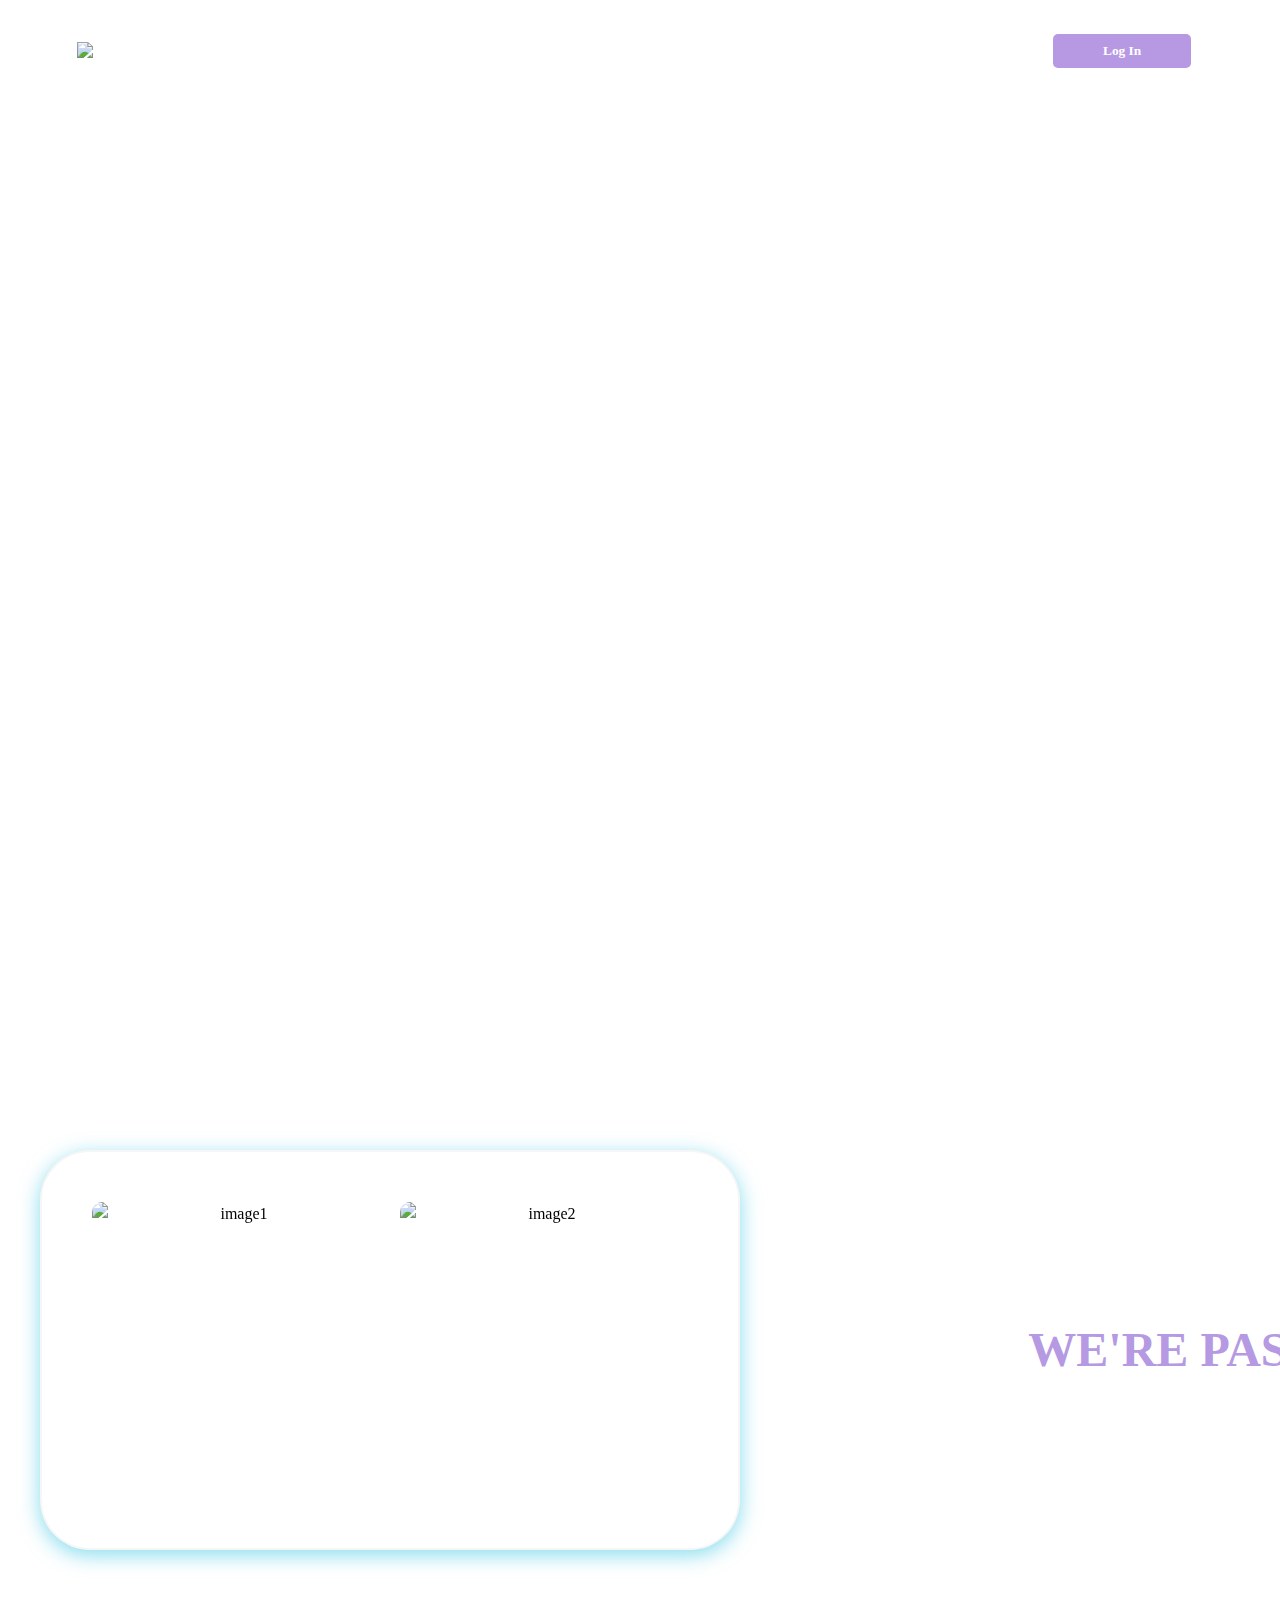
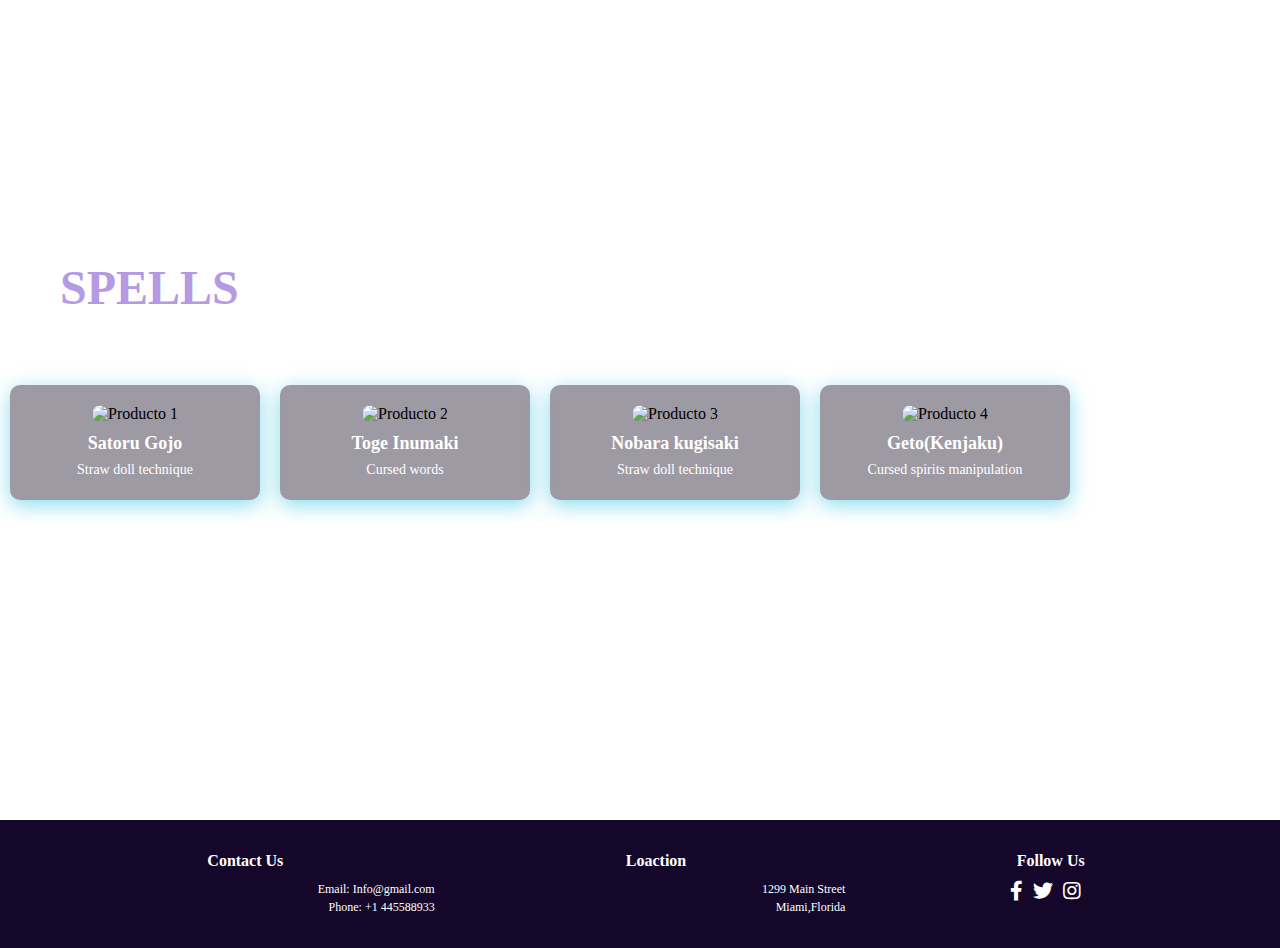
==== index.html @ 4fee6dcd "19/03" ====
<!DOCTYPE html>
<html lang="en">
<head>
    <meta charset="UTF-8">
    <meta name="viewport" content="width=device-width, initial-scale=1.0">
    <link rel="stylesheet" href="style.css">
    <link rel="stylesheet" href="https://cdnjs.cloudflare.com/ajax/libs/font-awesome/5.15.4/css/all.min.css">

    <title>Jujutsu Kaisen Web</title>
</head>
<body>
    <section class="header">
        <nav>
            <a href="index.html"><img src="logo jjk 1.png" ></a>
            <div class="nav-links">
                <ul>
                    <li><a href="">Main</a></li>
                    <li><a href="">About</a></li>
                    <li><a href="">Characters</a></li>
                    <li><a href="">Spells</a></li>
                    <li><a href="" ><Button type="button">Log In </Button></a></li>
                </ul>
            </div>
        </nav>
        <div class="text-box">
            <h1>Jujutsu Kaisen</h1>
            <p>We provide a full experience for fans, giving them detailed information 
                and exclusive access to the jujutsu kaisen world, sing up free and get full access</p>
                <a href="" class="started-btn">Get started</a>
        </div>
    </section>
    <section class="fondoImg"> </section>
    <section class="about-us">
       <h1 class="titleA"> WE'RE 
        PASSIONATE</h1>
        <div class="card">
            <div class="image-container">
                <img src="Laura.jpeg" alt="image1" width="100px" height="250px">
                <img src="Isabella.jpeg" alt="image2" width="100px" height="250px">
            </div>
            <p>Laura is in charge of the design and management of the website, 
                while Isabella is in charge of writing the content and managing the social networks. 
                Both are committed to offering a quality experience to Jujutsu Kaisen fans.</p>
        </div>
    </section>
    <section class="contenedor-slider">
        <h1 class="titleB">SPELLS </h1>
        <div class="slider">
            <div class="card-producto">
                <img src="Rectangle 1400.png" alt="Producto 1">
                <h2>Satoru Gojo</h2>
                <p>Straw doll technique</p>
              </div>
            <div class="card-producto">
                <img src="Rectangle 1401.png" alt="Producto 2">
                <h2>Toge Inumaki</h2>
                <p>Cursed words</p>
              </div>   
            <div class="card-producto">
                <img src="Rectangle 1402.png" alt="Producto 3">
                <h2>Nobara kugisaki</h2>
                <p>Straw doll technique</p>
              </div>
            <div class="card-producto">
                <img src="Rectangle 1403.png" alt="Producto 4">
                <h2>Geto(Kenjaku)</h2>
                <p>Cursed spirits manipulation</p>
            </div>  
        </div>
    </section>   
</body>
<footer>
    <div class="footer-content">
        <div class="column">
            <div class="contact-us">
                <h3>Contact Us</h3>
                <p>Email: Info@gmail.com</p>
                <p>Phone: +1 445588933</p>
            </div>
        </div>
        <div class="column">
            <div class="location">
                <h3>Loaction</h3>
                <p> 1299 Main Street</p>
                <p>Miami,Florida</p>
            </div>
        </div>
        <div class="social-icons">
            <h3>Follow Us</h3>
            <div class="icons">
                <a href="#"><i class="fab fa-facebook-f"></i></a>
                <a href="#"><i class="fab fa-twitter"></i></a>
                <a href="#"><i class="fab fa-instagram"></i></a>   
            </div>
        </div>
    </div>
    
</footer>
</html>
---- style.css ----
*{
    margin: 0;
    padding: 0;
    box-sizing: border-box;
    font-family: lato
}
body{
   background-image: url(Group\ 1.png);
   background-image: no-repeat;
   background-size: cover;
}
.header{
    height: 100vh;
    width: 100vw;
    background-image: url(Frame\ 1.png);

    background-position: center;
    background-size: cover;
    position: relative;
}
nav{ 
    display: flex;
    padding:  2% 6%;
    justify-content: space-between;
    align-items: center;
}
nav img{
    width: 150px
}
.nav-links{
    flex:1;
    text-align: right; 
}
.nav-links ul li{
   list-style: none;
   display: inline-block ;
   padding: 8px 12px;
   position: relative;  
}
.nav-links ul li a{
   color: white;
   text-decoration: none;
   font-size: 15px; 
   font-weight: bold;
   
 }
 .nav-links ul li::after{
    content:'';
    width: 0%;
    height: 2px;
    background:rgba(15, 188, 221, 1) ;
    display: block;
    margin: auto;
    transition: 0.5s;
 }

 .nav-links ul li:hover::after{
    width: 100%;
    transition: 0.5s;
 }
 button{
    background-color:rgba(183, 152, 226, 1) ;
    border: none;
    color: white;
    padding:9px 50px ;
    text-align: center;
    text-decoration: none;
    display: inline-block;
    font-size: 15;
    font-weight: bold;
    border-radius: 5px;
 }
 .text-box{
   color: white;
    width: 30rem;

    top: 20rem;
    position: absolute;
    text-align: left; 
    margin: 60px; 
    display: flex;
    flex-direction: column;
    justify-content: center;
    align-content: center;
    
    
 }
 .text-box h1{
    font-size: 70px;
    font-weight: bold;
    flex-direction: row;
    
 }
 .text-box p{
    margin: 10px 0 40px ;
    font-size:17px ;
   }
    
 .started-btn{
   text-align: center;
   display: inline-block;
   text-decoration: none;
   color: white;
   border: 1px;
   padding: 12px;
   background: transparent;
   position: relative;
   cursor: pointer;
   width: 150px;
   border-radius: 5px;
 }
 
.started-btn:hover {
   border: 1px solid rgba(183, 152, 226, 1);
   background: rgba(183, 152, 226, 1) ;
   transition: 0.5s;
}

.fondoImg{
   width: 100vw;
  background-image: url(Group\ 1.png);
  background-image: no-repeat;
  background-size: cover;
}
 
 .about-us{
   width: 100vw;
  min-height: 100vh;
  display: flex;
  align-items: center;
 left: 70px;
 bottom: -30px;
 line-height: 1.5;
 transition: transform 0.3s ease;
}
.about-us:hover .card {
  transform: translateY(-20px);
}


  .titleA{
   font-size: 3rem;
   color: rgba(181, 153, 226, 1) ;
   width: 30rem;
   left: 60rem;
   position: absolute;
   text-align: right; 
   margin: 60px; 
   flex-direction: column;
   justify-content: center;
   align-content: center;
   
  }
 

 .card{
   text-align: center;
   position: absolute;
   width: 700px;
   height: 400px;
   padding: 2.5rem;
   left: 2.5rem;
   box-shadow:0 5px 20px rgba(15, 188, 221, .5) ;
   border-radius: 3.125rem;
   border: 0.125rem solid rgba(162, 162, 162, .1);
   border-right: 0.125rem solid rgba(255, 255, 255,rgba(162, 162, 162, 0.533));
   border-bottom: 0.125rem solid rgba(255, 255, 255,rgba(162, 162, 162, 0.533)) ;
   backdrop-filter: blur(0.625rem);
 }


 .image-container {
   display: flex;
   justify-content: space-between; 
   margin-bottom: 15px;
 }
 
 .image-container img {
   border-radius: 20px;
   padding: 10px;
   width: 350px;
   object-fit: cover;
   
 }
 
 p {
   font-size: 0.875rem;
   line-height: 1.5;
   display: flex;
   justify-content: end;
   align-content: flex-end;
   color: white;
 }

 .contendor-slider{
   width: 100%;
   max-width: 1000px;
   margin: 0 auto;
   text-align: center;
   position: relative;
 }
 
 .slider{
   display: flex;
 }
 
 .card-producto{
   width: 15.625rem;
   margin: 0.625rem;
   margin-bottom: 20rem;
   padding: 1.25rem ;
   border-radius: 0.625rem;
   background-color: rgba(12, 2, 28, .4);
   box-shadow:0 5px 20px rgba(15, 188, 221, .5) ;
   text-align: center;
 }
 
 .card-producto img{

   border-radius: 0.625rem;
   height: 9.375rem;
   object-fit: cover;
 }
 .card-producto h2{
   color: white;
   font-size: 1.125rem;
   margin-top: 0.625rem;
 }
 .card-producto p {
   font-size: 0.875rem;
   margin-top: 0.313rem;
   justify-content: center;
   color: white;
 }
 .titleB{
   font-size: 3rem;
   color: rgba(181, 153, 226, 1) ;
   width: 30rem;
   position: relative;
   text-align: left; 
   margin: 60px; 
   justify-content: flex-end;
   align-content: flex-end;
  }
  
footer{
  background-color: rgba(20, 7, 41, 1);
  padding: 2rem;
  text-align: center;
}
.footer-content{
  display: flex;
  justify-content: space-around;
  max-width: 75rem;
  margin: 0 auto;
}
.column{
  flex: 1;
  padding: 0 1rem;
}
.contact-us,
.location,
.social-icons{
  flex:1;
}
.contact-us h3,
.location h3,
.social-icons h3{
  color: white;
  font-size: 1rem;
  margin-bottom: 0.625rem;
}
.contact-us p,
.location p{
  color: white;
  font-size:0.75rem ;
  margin: 0;
}
.social-icons .icons {
  display: flex;
  justify-content: center;
  margin-bottom: 0.625rem;
}

.social-icons .icons a{
  display: inline-block;
  margin-right: 0.625rem;
  color: white;
  font-size: 1.25rem;
  transition: color 0.3s;
}
.social-icons .icons a:hover {
  color: blueviolet;
}
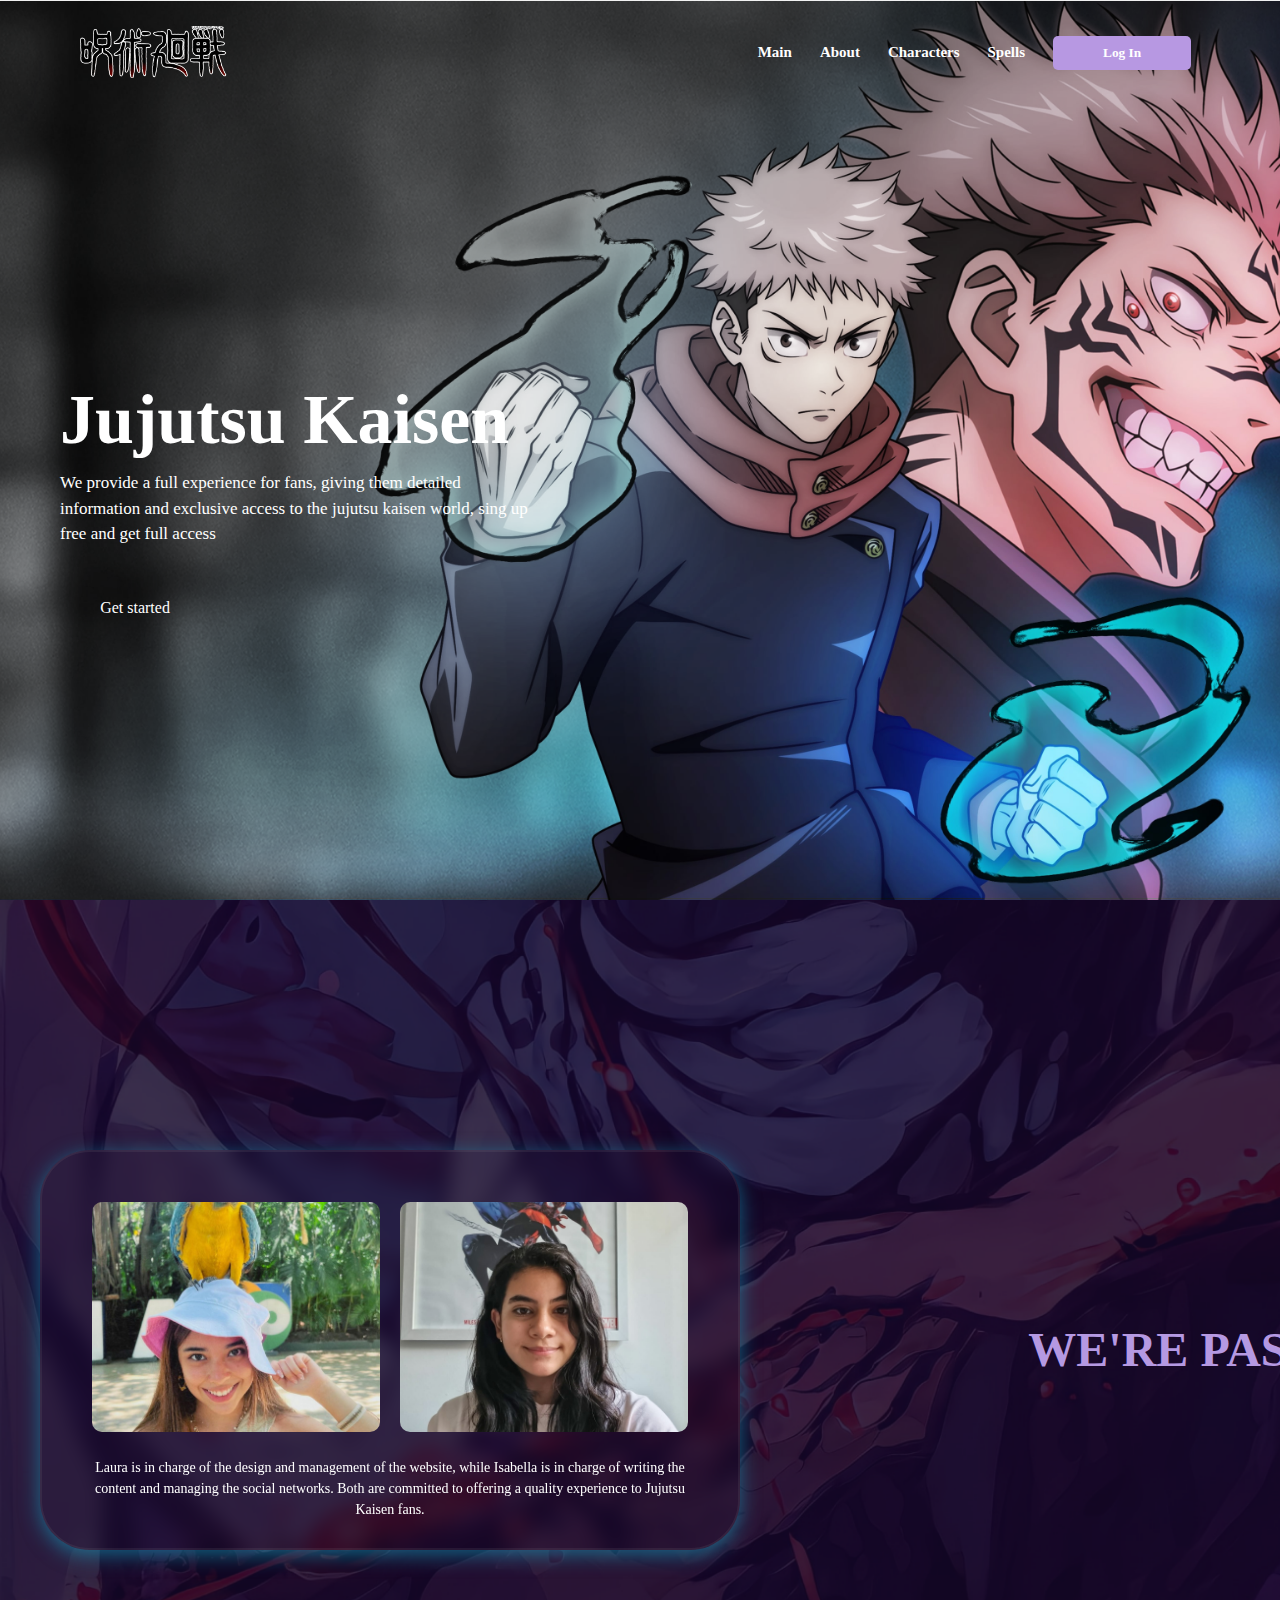
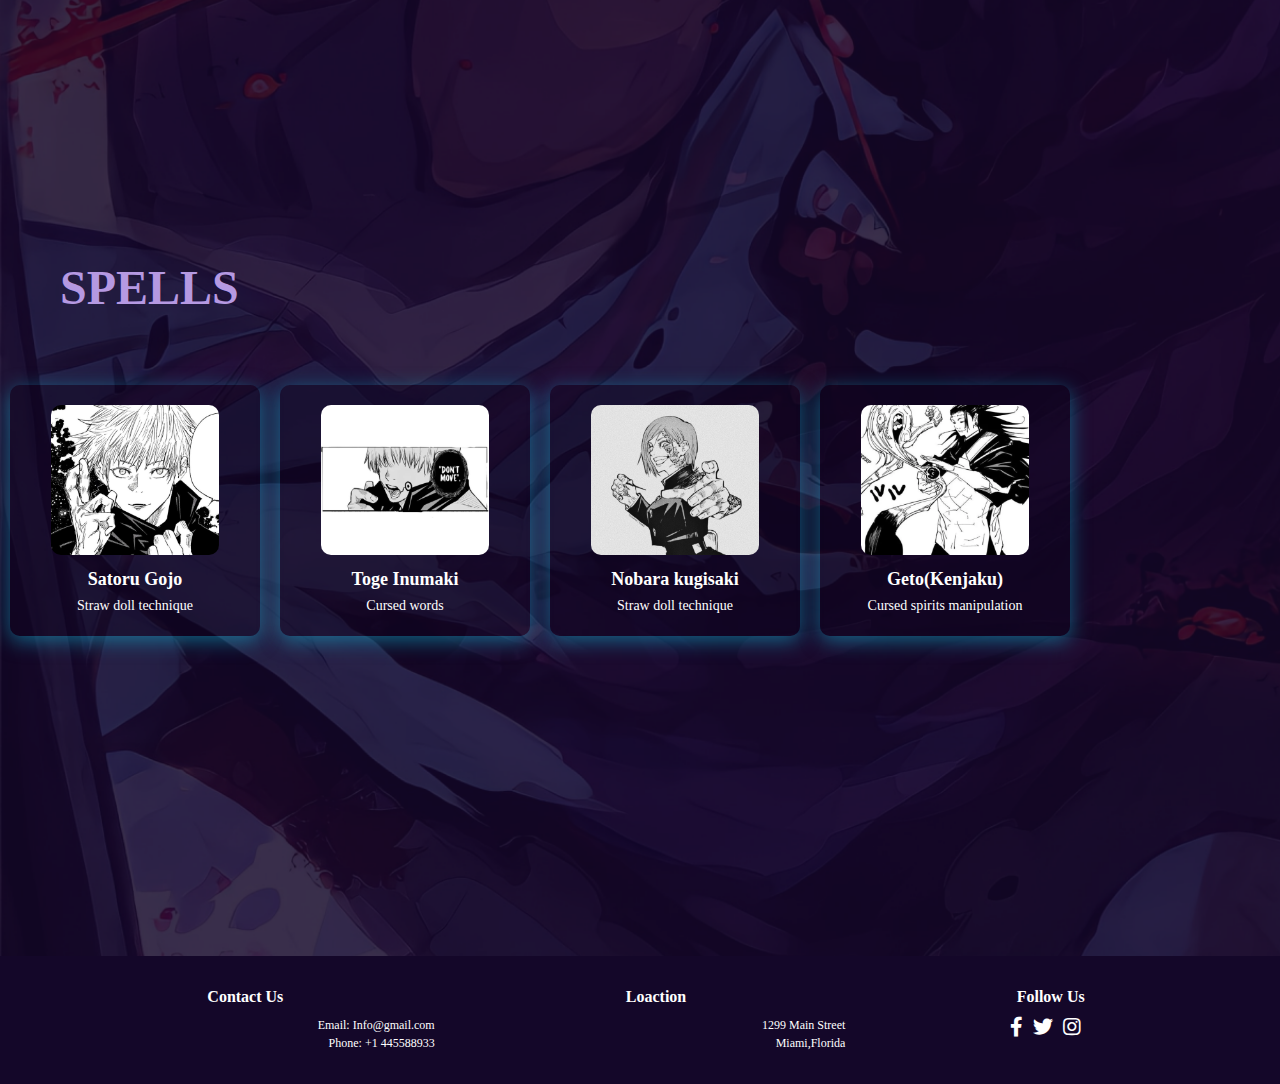
==== commit 782fbaef: "a las 9" ====
--- a/index.html
+++ b/index.html
@@ -11,7 +11,7 @@
 <body>
     <section class="header">
         <nav>
-            <a href="index.html"><img src="logo jjk 1.png" ></a>
+            <a href="index.html"><img src="web page jjk assets/fotos/logo jjk 1.png" ></a>
             <div class="nav-links">
                 <ul>
                     <li><a href="">Main</a></li>
@@ -35,8 +35,8 @@
         PASSIONATE</h1>
         <div class="card">
             <div class="image-container">
-                <img src="Laura.jpeg" alt="image1" width="100px" height="250px">
-                <img src="Isabella.jpeg" alt="image2" width="100px" height="250px">
+                <img src="web page jjk assets/fotos/Laura.jpeg" alt="image1" width="100px" height="250px">
+                <img src="web page jjk assets/fotos/Isabella.jpeg" alt="image2" width="100px" height="250px">
             </div>
             <p>Laura is in charge of the design and management of the website, 
                 while Isabella is in charge of writing the content and managing the social networks. 
@@ -47,22 +47,22 @@
         <h1 class="titleB">SPELLS </h1>
         <div class="slider">
             <div class="card-producto">
-                <img src="Rectangle 1400.png" alt="Producto 1">
+                <img src="web page jjk assets/fotos/Rectangle 1400.png" alt="Producto 1">
                 <h2>Satoru Gojo</h2>
                 <p>Straw doll technique</p>
               </div>
             <div class="card-producto">
-                <img src="Rectangle 1401.png" alt="Producto 2">
+                <img src="web page jjk assets/fotos/Rectangle 1401.png" alt="Producto 2">
                 <h2>Toge Inumaki</h2>
                 <p>Cursed words</p>
               </div>   
             <div class="card-producto">
-                <img src="Rectangle 1402.png" alt="Producto 3">
+                <img src="web page jjk assets/fotos/Rectangle 1402.png" alt="Producto 3">
                 <h2>Nobara kugisaki</h2>
                 <p>Straw doll technique</p>
               </div>
             <div class="card-producto">
-                <img src="Rectangle 1403.png" alt="Producto 4">
+                <img src="web page jjk assets/fotos/Rectangle 1403.png" alt="Producto 4">
                 <h2>Geto(Kenjaku)</h2>
                 <p>Cursed spirits manipulation</p>
             </div>  
--- a/style.css
+++ b/style.css
@@ -5,7 +5,7 @@
     font-family: lato
 }
 body{
-   background-image: url(Group\ 1.png);
+   background-image: url(Frame\ 4.png);
    background-image: no-repeat;
    background-size: cover;
 }
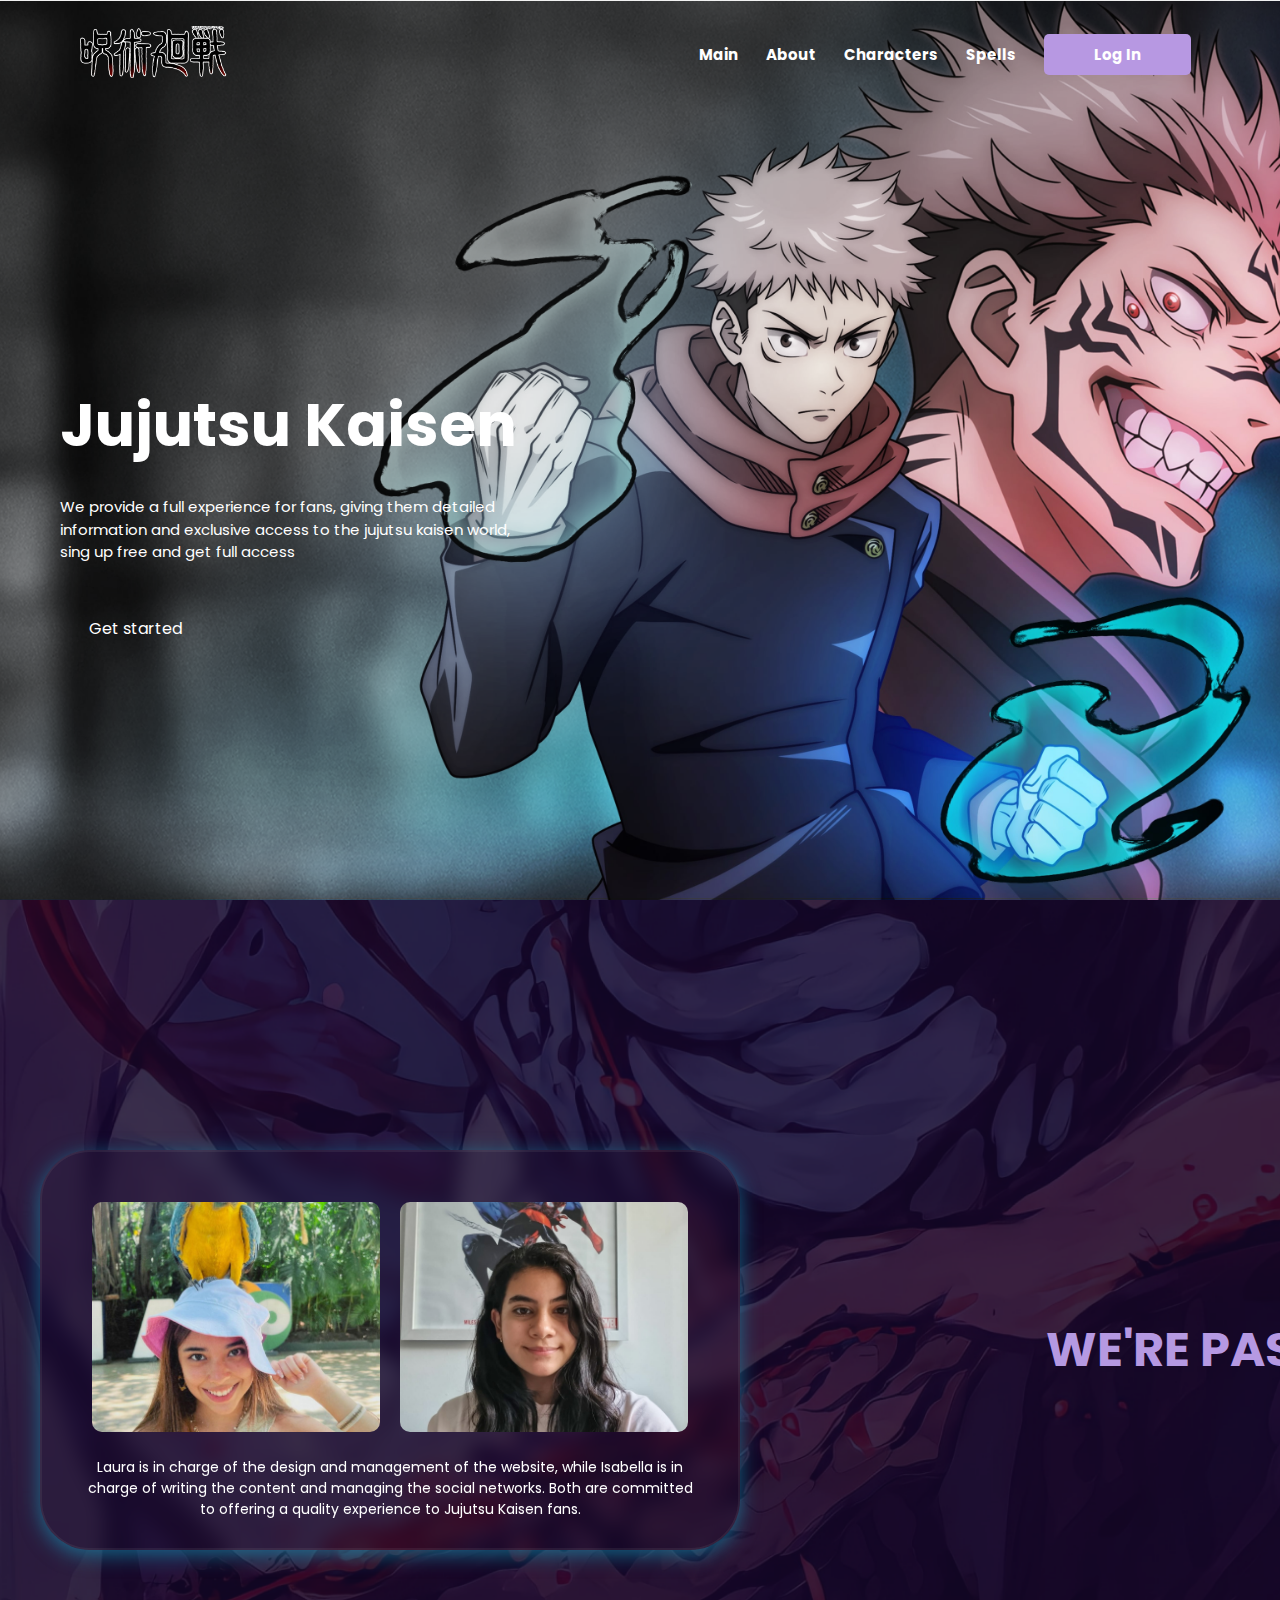
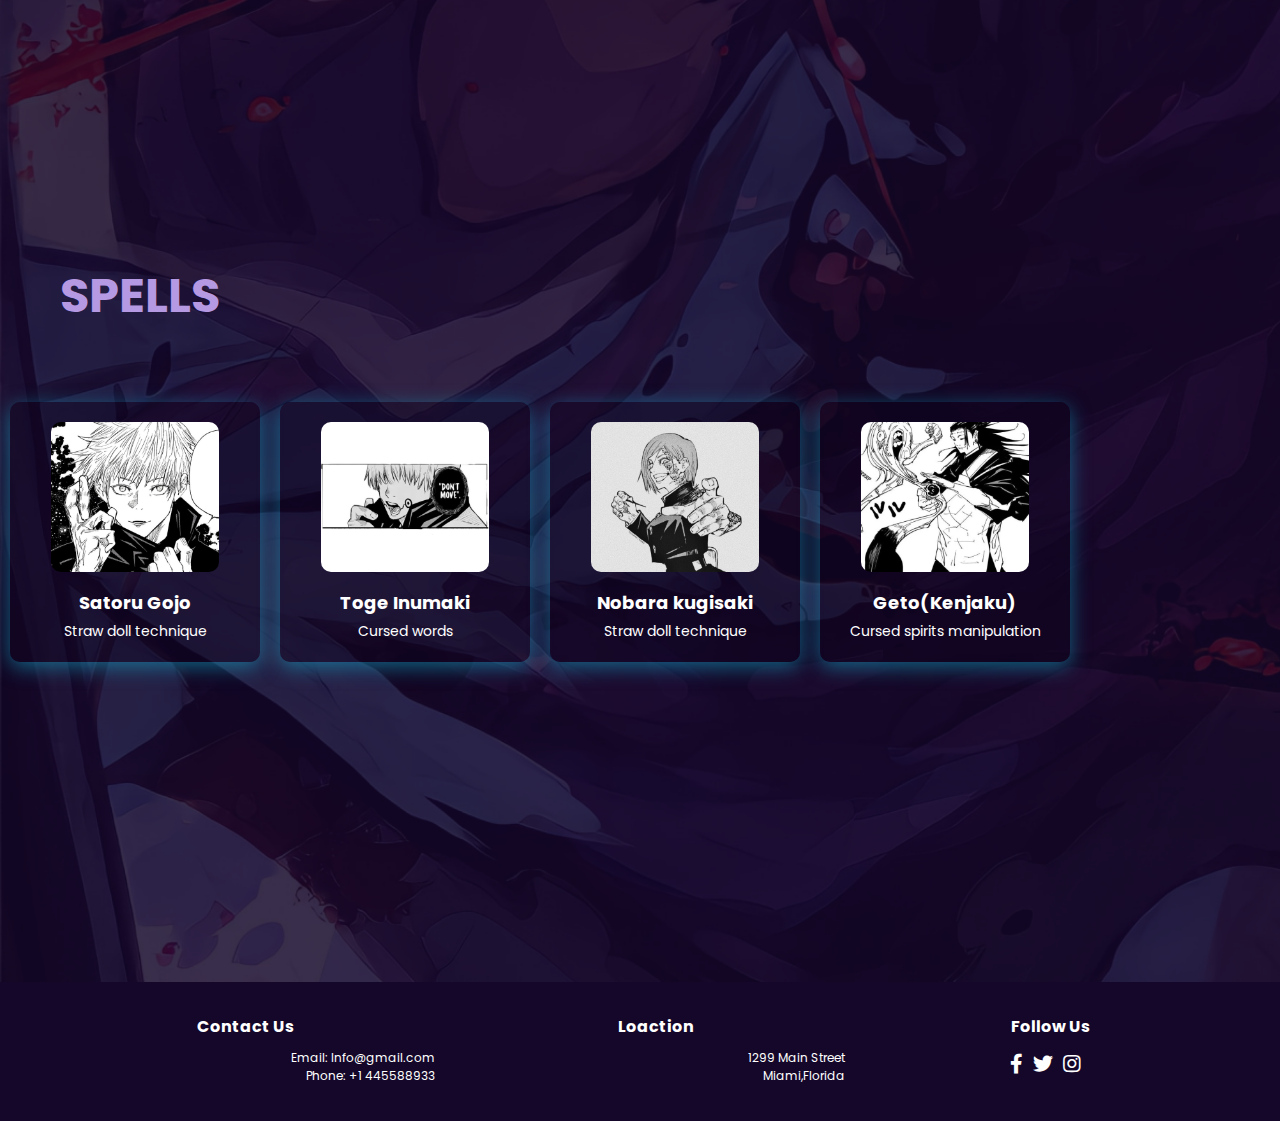
==== commit f422076b: "19/03/9.07" ====
--- a/index.html
+++ b/index.html
@@ -5,8 +5,14 @@
     <meta name="viewport" content="width=device-width, initial-scale=1.0">
     <link rel="stylesheet" href="style.css">
     <link rel="stylesheet" href="https://cdnjs.cloudflare.com/ajax/libs/font-awesome/5.15.4/css/all.min.css">
+    <link rel="preconnect" href="https://fonts.googleapis.com">
+    <link rel="preconnect" href="https://fonts.gstatic.com" crossorigin>
+    <link href="https://fonts.googleapis.com/css2?family=Barlow+Condensed:ital,wght@0,100;0,200;0,300;0,400;0,500;0,600;0,700;0,800;0,900;1,100;1,200;1,300;1,400;1,500;1,600;1,700;1,800;1,900&family=Concert+One&family=Libre+Franklin:ital,wght@0,100..900;1,100..900&family=Montserrat:ital,wght@0,100..900;1,100..900&family=Pacifico&family=Poppins:ital,wght@0,100;0,200;0,300;0,400;0,500;0,600;0,700;0,800;0,900;1,100;1,200;1,300;1,400;1,500;1,600;1,700;1,800;1,900&family=Roboto:ital,wght@0,100;0,300;0,400;0,500;0,700;0,900;1,100;1,300;1,400;1,500;1,700;1,900&display=swap"
+    rel="stylesheet">
 
     <title>Jujutsu Kaisen Web</title>
+    
+    
 </head>
 <body>
     <section class="header">
@@ -18,7 +24,7 @@
                     <li><a href="">About</a></li>
                     <li><a href="">Characters</a></li>
                     <li><a href="">Spells</a></li>
-                    <li><a href="" ><Button type="button">Log In </Button></a></li>
+                    <li><a href="./Log-in.html" ><Button type="button">Log In </Button></a></li>
                 </ul>
             </div>
         </nav>
@@ -26,7 +32,7 @@
             <h1>Jujutsu Kaisen</h1>
             <p>We provide a full experience for fans, giving them detailed information 
                 and exclusive access to the jujutsu kaisen world, sing up free and get full access</p>
-                <a href="" class="started-btn">Get started</a>
+                <a href="./register.html" class="started-btn">Get started</a>
         </div>
     </section>
     <section class="fondoImg"> </section>
--- a/style.css
+++ b/style.css
@@ -2,7 +2,8 @@
     margin: 0;
     padding: 0;
     box-sizing: border-box;
-    font-family: lato
+    font-family: "Poppins", sans-serif;
+    font-style: normal;
 }
 body{
    background-image: url(Frame\ 4.png);
@@ -66,7 +67,7 @@
     text-align: center;
     text-decoration: none;
     display: inline-block;
-    font-size: 15;
+    font-size: 15px;
     font-weight: bold;
     border-radius: 5px;
  }
@@ -86,14 +87,15 @@
     
  }
  .text-box h1{
-    font-size: 70px;
+    font-size: 60px;
     font-weight: bold;
     flex-direction: row;
     
  }
  .text-box p{
-    margin: 10px 0 40px ;
-    font-size:17px ;
+   
+    margin: 26px 0 40px ;
+    font-size:15px ;
    }
     
  .started-btn{
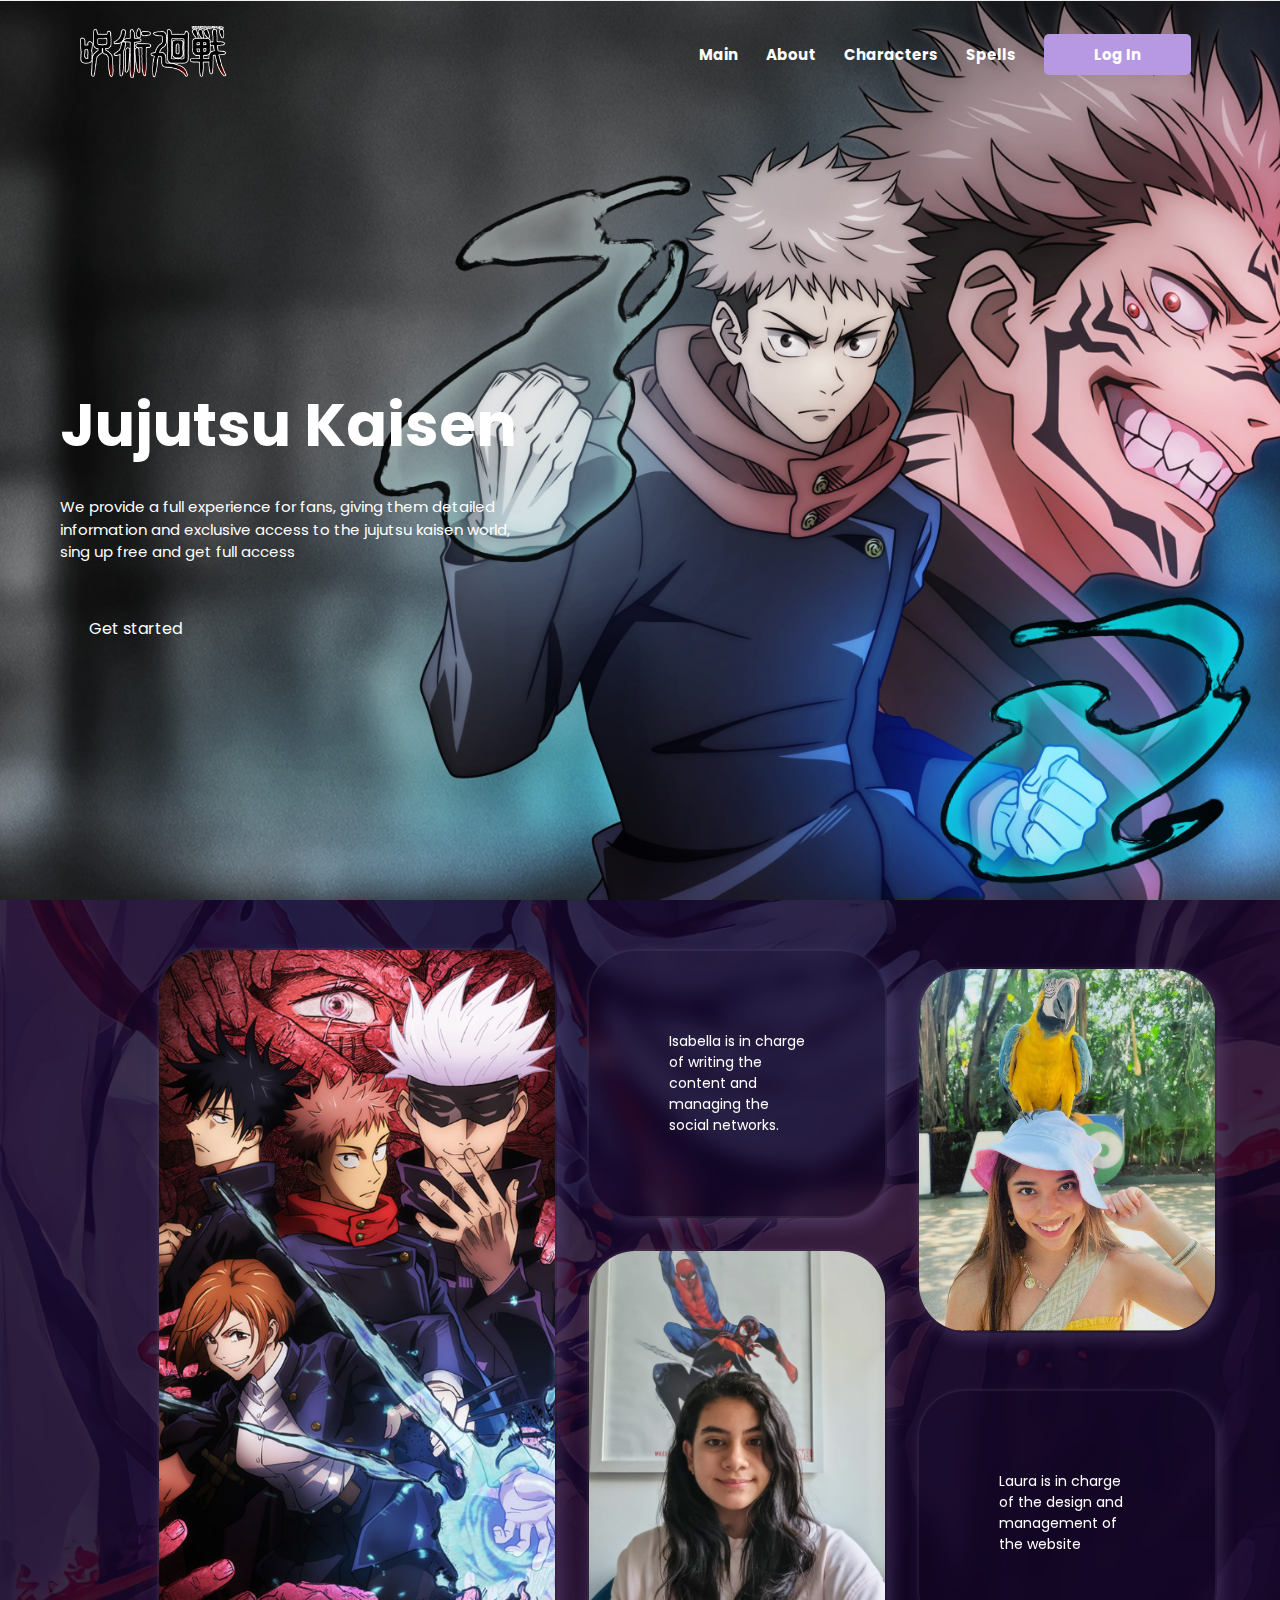
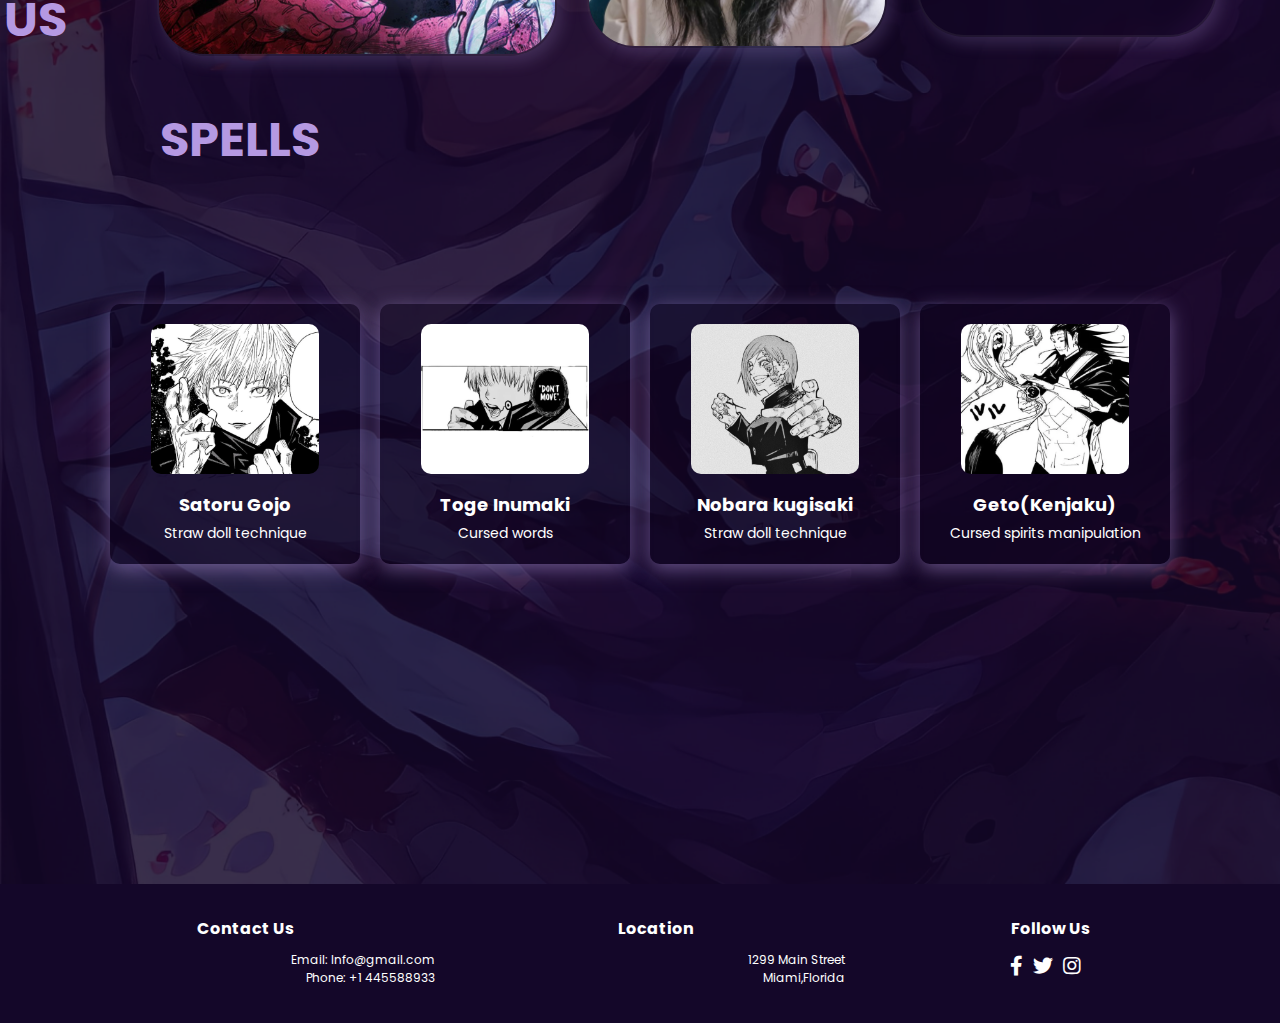
==== commit 71865305: "19/03 a las 9:36pm" ====
--- a/index.html
+++ b/index.html
@@ -20,10 +20,10 @@
             <a href="index.html"><img src="web page jjk assets/fotos/logo jjk 1.png" ></a>
             <div class="nav-links">
                 <ul>
-                    <li><a href="">Main</a></li>
-                    <li><a href="">About</a></li>
-                    <li><a href="">Characters</a></li>
-                    <li><a href="">Spells</a></li>
+                    <li><a href="index.html">Main</a></li>
+                    <li><a href="index.html">About</a></li>
+                    <li><a href="Characters.html">Characters</a></li>
+                    <li><a href="Characters.html">Spells</a></li>
                     <li><a href="./Log-in.html" ><Button type="button">Log In </Button></a></li>
                 </ul>
             </div>
@@ -36,17 +36,22 @@
         </div>
     </section>
     <section class="fondoImg"> </section>
-    <section class="about-us">
-       <h1 class="titleA"> WE'RE 
-        PASSIONATE</h1>
-        <div class="card">
-            <div class="image-container">
-                <img src="web page jjk assets/fotos/Laura.jpeg" alt="image1" width="100px" height="250px">
-                <img src="web page jjk assets/fotos/Isabella.jpeg" alt="image2" width="100px" height="250px">
-            </div>
-            <p>Laura is in charge of the design and management of the website, 
-                while Isabella is in charge of writing the content and managing the social networks. 
-                Both are committed to offering a quality experience to Jujutsu Kaisen fans.</p>
+    <section class="Us">
+      <h1 class="titleA">  US</h1>
+        <img src="web page jjk assets/fotos/Jujutsu-Kaisen-Anime-Images-Wallpaper.jpg" alt="" >
+        
+      <div class="contact-us__Isabella">
+          <p class="contact-us__Isabella_p"> Isabella is in charge of writing the content and managing the social networks.</p>
+          <div class="contact-us__Isabella_img">
+            <img src="web page jjk assets/fotos/Isabella.jpeg" alt="">
+          </div>
+      </div>
+
+       <div class="contact-us__Laura">
+          <p class="contact-us__Laura_p">Laura is in charge of the design and management of the website</p>
+          <div class="contact-us__Laura_img">
+            <img src="web page jjk assets/fotos/Laura.jpeg"  alt="" class="img__Us">
+          </div>
         </div>
     </section>
     <section class="contenedor-slider">
@@ -86,7 +91,7 @@
         </div>
         <div class="column">
             <div class="location">
-                <h3>Loaction</h3>
+                <h3>Location</h3>
                 <p> 1299 Main Street</p>
                 <p>Miami,Florida</p>
             </div>
--- a/style.css
+++ b/style.css
@@ -118,133 +118,151 @@
    transition: 0.5s;
 }
 
-.fondoImg{
-   width: 100vw;
-  background-image: url(Group\ 1.png);
-  background-image: no-repeat;
-  background-size: cover;
-}
+.Us{
+  display: flex;
+  flex-direction: row;
+  justify-content: center;
+  margin: 3rem;
+  gap: 30px;
+}
+.Us img{
+  border: 0.125rem solid rgba(162, 162, 162, .1);
+ border-right: 0.125rem solid rgba(255, 255, 255,rgba(162, 162, 162, 0.533));
+ border-bottom: 0.125rem solid rgba(255, 255, 255,rgba(162, 162, 162, 0.533)) ;
+  box-shadow:5px 7px 15px rgba(181, 153, 226, .2) ;
+  border-radius: 3rem;
+  width: 400px;
+  
+}
+.contact-us__Isabella{
+  display: flex;
+  flex-direction: column;
+  align-items: center;
+  justify-content: space-evenly;
+  gap: 30px;
+}
+
+.contact-us__Laura{
+  display: flex;
+  flex-direction: column-reverse;
+  align-items: center;
+  justify-content: space-evenly;
+  gap: 30px;
+}
+p {
+  font-size: 0.875rem;
+  line-height: 1.5;
+  display: flex;
+  justify-content: end;
+  align-content: flex-end;
+  color: white;
+ }
+.contact-us__Laura_p{
+  border-color: white;
+  background-color: rgba(12, 2, 28, .1);
+  border-radius: 3rem;
+  width: 300px;
+  padding: 5rem;
+  margin: 0;
+  border: 0.125rem solid rgba(162, 162, 162, .1);
+ border-right: 0.125rem solid rgba(255, 255, 255,rgba(162, 162, 162, 0.533));
+ border-bottom: 0.125rem solid rgba(255, 255, 255,rgba(162, 162, 162, 0.533)) ;
+  box-shadow:5px 7px 15px rgba(181, 153, 226, .2) ;
+  backdrop-filter: blur(1rem);
+}
+.contact-us__Isabella_p{
+  border-color: white;
+  background-color: rgba(12, 2, 28, .1);
+  border-radius: 3rem;
+  width: 300px;
+  padding: 5rem;
+  margin: 0;
+  border: 0.125rem solid rgba(162, 162, 162, .1);
+  border-right: 0.125rem solid rgba(255, 255, 255,rgba(162, 162, 162, 0.533));
+  border-bottom: 0.125rem solid rgba(255, 255, 255,rgba(162, 162, 162, 0.533)) ;
+  box-shadow:5px 7px 15px rgba(181, 153, 226, .2)
+}
+.contact-us__Isabella_p{
+  backdrop-filter: blur(0.625rem);
+}
+.contact-us__Laura_p{
+  backdrop-filter: blur(0.625rem); 
+}
+
+.contact-us__Isabella_img  img{
+  border-radius: 3rem;
+  width: 300px
+  
+}
+
+.contact-us__Laura_img  img{
+  border-radius: 3rem;
+  width: 300px
+}
+.titleA{
+ font-size: 3rem;
+ color: rgba(181, 153, 226, 1) ;
+ margin-left: -3.75rem;
+ margin-right: 3.75rem;
+ position: relative;
+ flex-direction: row;
+ justify-content: flex-end;
+ align-content: flex-end;
  
- .about-us{
-   width: 100vw;
-  min-height: 100vh;
-  display: flex;
-  align-items: center;
- left: 70px;
- bottom: -30px;
- line-height: 1.5;
- transition: transform 0.3s ease;
-}
-.about-us:hover .card {
-  transform: translateY(-20px);
-}
-
-
-  .titleA{
-   font-size: 3rem;
-   color: rgba(181, 153, 226, 1) ;
-   width: 30rem;
-   left: 60rem;
-   position: absolute;
-   text-align: right; 
-   margin: 60px; 
-   flex-direction: column;
-   justify-content: center;
-   align-content: center;
-   
-  }
+}
+
+.contendor-slider{
+  padding: 4rem;
+
+  
+}
+.slider{
+  display: flex;
+  flex-direction: row;
+  justify-content: center;
  
-
- .card{
-   text-align: center;
-   position: absolute;
-   width: 700px;
-   height: 400px;
-   padding: 2.5rem;
-   left: 2.5rem;
-   box-shadow:0 5px 20px rgba(15, 188, 221, .5) ;
-   border-radius: 3.125rem;
-   border: 0.125rem solid rgba(162, 162, 162, .1);
-   border-right: 0.125rem solid rgba(255, 255, 255,rgba(162, 162, 162, 0.533));
-   border-bottom: 0.125rem solid rgba(255, 255, 255,rgba(162, 162, 162, 0.533)) ;
-   backdrop-filter: blur(0.625rem);
- }
-
-
- .image-container {
-   display: flex;
-   justify-content: space-between; 
-   margin-bottom: 15px;
- }
- 
- .image-container img {
-   border-radius: 20px;
-   padding: 10px;
-   width: 350px;
-   object-fit: cover;
-   
- }
- 
- p {
-   font-size: 0.875rem;
-   line-height: 1.5;
-   display: flex;
-   justify-content: end;
-   align-content: flex-end;
-   color: white;
- }
-
- .contendor-slider{
-   width: 100%;
-   max-width: 1000px;
-   margin: 0 auto;
-   text-align: center;
-   position: relative;
- }
- 
- .slider{
-   display: flex;
- }
- 
- .card-producto{
-   width: 15.625rem;
-   margin: 0.625rem;
-   margin-bottom: 20rem;
-   padding: 1.25rem ;
-   border-radius: 0.625rem;
-   background-color: rgba(12, 2, 28, .4);
-   box-shadow:0 5px 20px rgba(15, 188, 221, .5) ;
-   text-align: center;
- }
- 
- .card-producto img{
-
-   border-radius: 0.625rem;
-   height: 9.375rem;
-   object-fit: cover;
- }
- .card-producto h2{
-   color: white;
-   font-size: 1.125rem;
-   margin-top: 0.625rem;
- }
- .card-producto p {
-   font-size: 0.875rem;
-   margin-top: 0.313rem;
-   justify-content: center;
-   color: white;
- }
- .titleB{
-   font-size: 3rem;
-   color: rgba(181, 153, 226, 1) ;
-   width: 30rem;
-   position: relative;
-   text-align: left; 
-   margin: 60px; 
-   justify-content: flex-end;
-   align-content: flex-end;
-  }
+ }
+.card-producto{
+ width: 15.625rem;
+ margin: 0.625rem;
+ margin-bottom: 20rem;
+ margin-top: 8rem;
+ padding: 1.25rem ;
+ border-radius: 0.625rem;
+ background-color: rgba(12, 2, 28, .4);
+ box-shadow:0 5px 20px rgba(181, 153, 226, .5) ;
+ text-align: center;
+}
+
+.card-producto img{
+
+ border-radius: 0.625rem;
+ height: 9.375rem;
+ object-fit: cover;
+}
+.card-producto h2{
+ color: white;
+ font-size: 1.125rem;
+ margin-top: 0.625rem;
+}
+.card-producto p {
+ font-size: 0.875rem;
+ margin-top: 0.313rem;
+ justify-content: center;
+ color: white;
+}
+.titleB{
+  font-size: 3rem;
+  color: rgba(181, 153, 226, 1) ;
+  margin-left: 10rem;
+  margin-right: 3.75rem;
+  position: relative;
+  flex-direction: row;
+  justify-content: flex-end;
+  align-content: flex-end;
   
+}
+
 footer{
   background-color: rgba(20, 7, 41, 1);
   padding: 2rem;
@@ -253,6 +271,7 @@
 .footer-content{
   display: flex;
   justify-content: space-around;
+
   max-width: 75rem;
   margin: 0 auto;
 }
